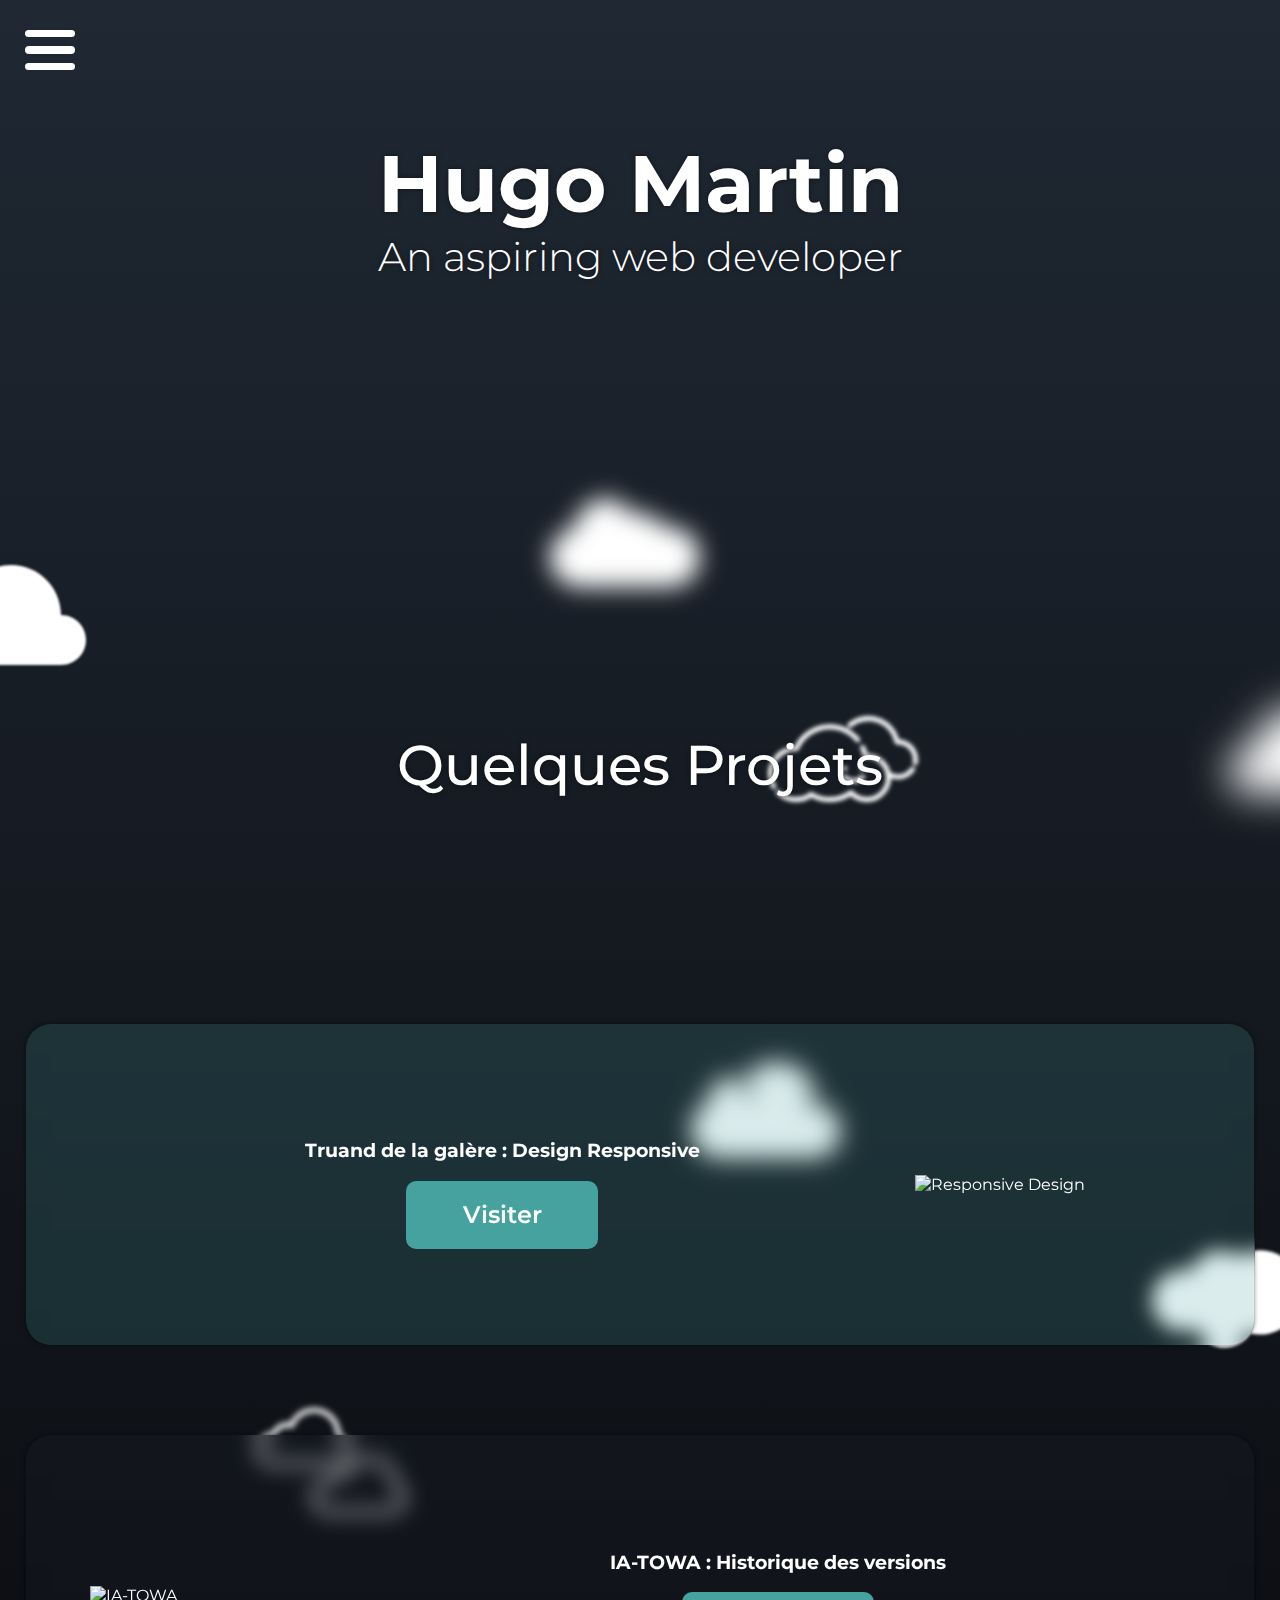
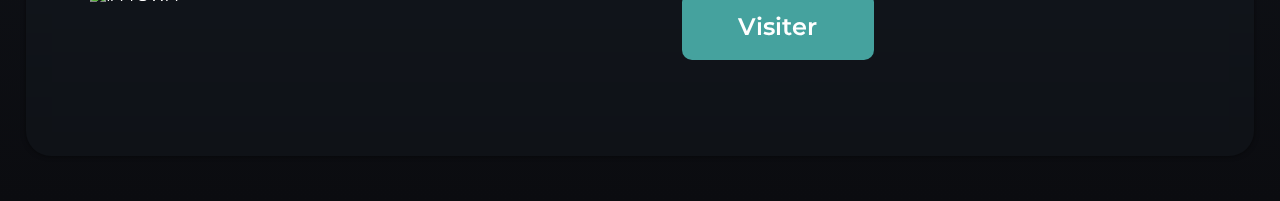
==== index.html @ 136135c1 "Create site fin semestre  2.0" ====
<!DOCTYPE html>
<html lang="en">
  <head>
    <meta charset="UTF-8" />
    <meta name="viewport" content="width=device-width, initial-scale=1.0" />
    <link rel="stylesheet" href="style.css" />
    <title>Accueil</title>
  </head>
  <body>
    <header id="sidebar">
      <img id="logo" src="img/LOGO.svg" alt="logo" />
      <a href="#" id="quit-nav">
        <img
          src="img/chevron-left.svg"
          alt="flèche gauche"
          class="invert-color"
        />
      </a>

      <nav id="main-nav">
        <a class="main-current" href="index.html">Accueil</a>
        <a href="metiers.html">Métiers</a>
        <a href="cv.html">Curriculum Vitae</a>
        <a href="poster.html">Poster</a>
    </nav>
    </header>
    <a href="#sidebar" class="btn" id="open-nav"
      ><div></div>
      <div></div>
      <div></div
    ></a>
    <div id="page">
    <img
      src="img/cloud1.svg"
      alt="cloud1"
      class="clouds invert-color"
      id="cloud1"
    />
    <img src="img/cloud2.svg" alt="cloud2" class="clouds" id="cloud2" />
    <img
      src="img/cloud3.svg"
      alt="cloud3"
      class="clouds invert-color"
      id="cloud3"
    />
    <img
      src="img/cloud4.svg"
      alt="cloud4"
      class="clouds invert-color"
      id="cloud4"
    />
    <img
      src="img/cloud5.svg"
      alt="cloud5"
      class="clouds invert-color"
      id="cloud5"
    />
    <img
      src="img/cloud6.svg"
      alt="cloud6"
      class="clouds invert-color"
      id="cloud6"
    />
    <img
      src="img/cloud7.svg"
      alt="cloud7"
      class="clouds invert-color"
      id="cloud7"
    />

    
        <section id="presentation">
          <h1 class="big-title">Hugo Martin</h1>
          <h2 class="big-subtitle">An aspiring web developer</h2>
    
          <h1 class="medium-title bouncy-infinite">Quelques Projets</h1>
          <div class="projet">
            <div class="projet-content">
              <h3>Truand de la galère : Design Responsive</h3>
              <a href="https://truand-de-la-galere.herokuapp.com" class="btn"
                >Visiter</a
              >
            </div>
    
            <img
              src="https://aprc.it/api/1200x630/https://truand-de-la-galere.herokuapp.com/"
              alt="Responsive Design"
            />
          </div>
          <div class="projet">
            <div class="projet-content">
              <h3>IA-TOWA : Historique des versions</h3>
              <a href="https://ia-towa.herokuapp.com" class="btn">Visiter</a>
            </div>
            <img
              src="https://aprc.it/api/1200x630/https://ia-towa.herokuapp.com/"
              alt="IA-TOWA"
            />
          </div>
        </section>
    </div>
  </body>
</html>
---- style.css ----
/* Police Montserrat */
@import url("https://fonts.googleapis.com/css2?family=Montserrat:ital,wght@0,100;0,200;0,300;0,400;0,500;0,600;0,700;0,800;0,900;1,100;1,200;1,300;1,400;1,500;1,600;1,700;1,800;1,900&display=swap");

/* Animations */
@keyframes rebond-texte {
    0%{
      -webkit-transform: translateY(0);
      transform: translateY(0);
    }
    5%{
      -webkit-transform: translateY(-8px);
      transform: translateY(-8px);
    }
    10%{
      -webkit-transform: translateY(8px);
      transform: translateY(8px);
    }
    15%{
      -webkit-transform: translateY(-8px);
      transform: translateY(-8px);
    }
    20%{
      -webkit-transform: translateY(8px);
      transform: translateY(8px);
    }
    25%{
      -webkit-transform: translateY(0);
      transform: translateY(0);
    }
  }

  @keyframes blurify {
      from {
          filter: blur(0);
      }

      to {
          filter: blur(10px);
      }
  }

  @keyframes stretch-burger {
      0%{
          transform: none;
      }

      75%{
          -webkit-transform: scaleX(1.5);
          transform: scaleX(1.5);
      }

      100%{
          -webkit-transform: scaleX(1.5) scaleY(2);
          transform: scaleX(1.5) scaleY(2);
      }


  }
  
  
:root {
    box-sizing: border-box;
    
    
    --black: #0B0C10;
    --grey: #1F2833;
    --lgrey: #C5C6C7;
    --teal: #66FCF1;
    --secondary: #45a29e;
    --Tblack: rgba(11, 12, 16, 0.5);
    --Tgrey: rgba(31, 40, 51, 0.5);
    --Tlgrey: rgba(197, 198, 199, 0.5);
    --Tteal: rgba(102, 252, 241, 0.5);
    --Tsecondary: rgba(69, 162, 158, 0.5);


    --nav-size: 1.5rem;
    font-family: Montserrat;
    font-size: 1.25vw;
}

ul {
    list-style: none;
    margin: 0;
    padding: 0;
}

a, a:visited {
    color: unset;
    text-decoration: none;
}

.invert-color {
    filter: invert(100%);
}

body {
    background-image: linear-gradient(0deg, var(--black) 0%,var(--grey) 100%);
    color: white;
    margin: 0;
}

.clouds {
    position: absolute;
    width: 150px;
    z-index: -1;
}

#cloud1 {
    left: 20vw;
    top: 154vh;
    filter: blur(3px) invert(100%);
}

#cloud2 {
    left: 60vw;
    top: 76vh;
    filter: blur(2px) invert(100%);
}

#cloud3 {
    left: 43vw;
    top: 52vh;
    filter: blur(12px) invert(100%);
}

#cloud4 {
    left: 90vw;
    top: 136vh;
    filter: blur(1.5px) invert(100%);
}

#cloud5 {
    left: 54vw;
    top: 115vh;
    filter: blur(8px) invert(100%);
}

#cloud6 {
    left: -5vw;
    top: 60vh;
    filter: blur(1px) invert(100%);
}

#cloud7 {
    left: 96vw;
    top: 75vh;
    filter: blur(20px) invert(100%);
}

#open-nav {
    width: 50px;
    height: 50px;
    position: fixed;
    top: 25px;
    left: 25px;
    background-color: unset;

    display: flex;
    flex-flow: column nowrap;
    justify-content: space-around;
    transform-origin: top left;
    z-index: 998;
}


#open-nav div {
    background-color: white;
    height: 7.5px;
    border-radius: 10px;
    width: 100%;
    transition: background-color 0.5s ease-in-out;
}


#open-nav:hover div {
    background-color: var(--secondary);
}

#open-nav img {
    width: 100%;
}

#sidebar {
    height: 100vh;
    width: 25vw;
    position: fixed;
    top: 0;
    z-index: 999;
    display: grid;
    grid-template-columns: 12.5% 75% 12.5%;
    grid-template-rows: 25% 5% 70%;



    background-color: var(--grey);


    transition: left 0.5s ease-out;
}

#sidebar:target {
    left: 0;
} 

#sidebar:target ~ #page {
    animation: blurify 0.5s ease-out forwards;
}

#page {
    position: relative;
    width: 100vw;
    overflow-x: hidden;
}

#sidebar:not(:target) {
    left: -100%;
}

#logo {
    grid-column: 2;
    grid-row: 1;

    height: 60%;
    border-radius: 40%;

    margin: auto;
}

#quit-nav {
    grid-column: span 3;
    grid-row: 2;


    display: flex;
    justify-content: center;
    align-items: center;

    cursor: pointer;

    transition: background-color 0.5s ease-in-out;
}

#quit-nav img {
    height: 120%;
}

#main-nav {
    grid-row: 3;
    grid-column: span 3;

    display: flex;
    flex-flow: column nowrap;
    justify-content: space-evenly;
    align-items: center;
}

#main-nav #nav-steps {
    width: 100%;
    height: 100%;

    

}

#main-nav a {
    width: 100%;
    height: 20%;
    display: flex;
    justify-content: center;
    align-items: center;

    color: white;
    cursor: pointer;
    font-size: var(--nav-size);

    
    transition: background-color 0.5s ease-in-out;
}


#main-nav  a:hover, #quit-nav:hover {
    background-color: var(--secondary);
}

#main-nav .main-current {
    background-color: var(--secondary);
}

.bouncy-infinite {
    animation: rebond-texte 5s ease-in-out infinite;
}







/* Utils */

.btn {
    width: 15vw;
    height: 7.5vh;
    border-radius: 10px;
    
    display: flex;
    align-items: center;
    justify-content: center;

    background-color: var(--secondary);
    font-weight: 600;
    font-size: 1.50rem;
    color: white;
    cursor: pointer;

}

.btn img {
    height: 100%;
}

.big-title {
    font-size: 5rem;
    font-weight: 700;
}

.big-subtitle {
    font-size: 2.5rem;
    font-weight: 300;
}

.medium-title {
    font-size: 3.5rem;
    font-weight: 500;
}



#presentation {
    display: flex;
    flex-flow: row wrap;
    margin-top: 15vh;
}

#presentation .big-title, #presentation .big-subtitle, #presentation .medium-title {
    width: 100%;
    margin: 0;
    text-align: center;
    text-shadow: 0 0 5px rgba(0, 0, 0, 0.5);
}

#presentation .medium-title {
    margin: 50vh 0 20vh 0;
}

.projet {
    height: 30vh;
    width: 100%;
    margin: 5vh 2vw;
    padding: 2% 5%;
    backdrop-filter: blur(10px);
    -webkit-backdrop-filter: blur(10px);
    box-shadow: 0 0 5px rgba(0, 0, 0, 0.5);
    border-radius: 25px;
    display: flex;
    align-items: center;
}

.projet-content {
    display: flex;
    flex-flow: row wrap;
    justify-content: center;
    align-items: center;
    flex-grow: 1;
}

.projet-content>h3 {
    width: 100%;
    text-align: center;
}

.projet img {
    width: 25%;
}
#presentation .projet:nth-child(odd) {
    background-color: rgba(31, 40, 51, 0.2)
}

#presentation .projet:nth-child(odd) .projet-content {
    order: 1;
}

#presentation .projet:nth-child(even) {
    background-color: rgba(69, 162, 158, 0.2);
}





/* Téléphone */
@media screen and (max-width: 480px) { 
    #sidebar {
        width: 100vw;
    }
}















/* PAGE CV */

#CV-header {
    margin: 15vh 0;
    display: flex;
    flex-flow: row wrap;
    justify-content: space-around;
}

#CV-header .big-title {
    width: 100%;
    text-align: center;
}

#CV-container {
    display: grid;
    grid-template-columns: repeat(7, 1fr);
    grid-template-rows: repeat(10, 1fr);
    padding: 0 10%;
    gap: 5px 5px;
    grid-template-areas:
    "bio bio bio bio bio bio pic"
    "edu edu edu edu edu at at"
    "edu edu edu edu edu at at"
    "exp exp exp exp comp comp comp"
    "exp exp exp exp comp comp comp"
    "exp exp exp exp comp comp comp"
    "exp exp exp exp comp comp comp"
    "exp exp exp exp comp comp comp"
    "etc etc etc etc etc etc etc"
    "etc etc etc etc etc etc etc";
}

#CV-photo {
    grid-area: pic;
    
}

#CV-photo img {
    width: 100%;
}

#CV-contact {
    grid-area: at;

    display: flex;
    flex-flow: row wrap;
    justify-content: center;
    align-items: center;
    padding: 1vw 1vw;

    

    background-color: var(--secondary);
    font-size: 0.9rem;
}

#CV-contact * {
    width: 100%;
    text-align: center;
}

#CV-intro {
    grid-area: bio;

    display: flex;
    align-items: center;
    justify-content: center;
    padding: 1vw 1vw;
}

.CV-scolaire {
    display: flex;
    flex-wrap: wrap;
    align-items: center;
    justify-content: center;
    backdrop-filter: blur(5px);
}

#CV-pro {
    grid-area: exp;
    background-color: var(--Tsecondary);
}

#CV-formation {
    grid-area: edu;
    background-color: var(--Tlgrey);
}

#CV-competences {
    grid-area: comp;
    background-color: white;
    display: flex;
    flex-wrap: wrap;
    align-items: center;
}

.competence {
    display: flex;
    flex-flow: column nowrap;
    align-items: center;
    width: 40%;
    margin: 5%;
}

.competence h3 {
    
    text-shadow: 0 0 5px rgba(0, 0, 0, 0.5);
}


.competence#java .loading-bar::after {
    background-color:  #D9752C;
}

.competence#html .loading-bar::after {
    background-color: #E16D3C;
}

.competence#css .loading-bar::after {
    background-color: #559BD2;
}

.competence#javascript .loading-bar::after {
    background-color: #EAC049;
}

.competence#java .loading-bar::after {
    background-color:  #D9752C;
}

.competence#html .loading-bar::after {
    background-color: #E16D3C;
}

.competence#css .loading-bar::after {
    background-color: #559BD2;
}

.competence#javascript .loading-bar::after {
    background-color: #EAC049;
}

.competence#java:hover .loading-bar::after, .competence#javascript:hover .loading-bar::after,
.competence#html:hover .loading-bar::after, .competence#css:hover .loading-bar::after {
    background-color:  var(--lgrey);
}

.competence#java:hover .loading-bar {
    border-color: #D9752C;
} 
.competence#javascript:hover .loading-bar {
    border-color:  #EAC049;
}
.competence#html:hover .loading-bar {
    border-color: #E16D3C;
} 
.competence#css:hover .loading-bar {
    border-color: #559BD2;
}



#CV-autres {
    grid-area: etc;
    background-color: var(--Tteal);
}

#CV-post-bac {
    grid-area: DUT;
    background: var(--Tlgrey);
    color: rgba(0, 0, 0, 0.5);

}

#CV-lycee {
    grid-area: BAC;
    background: var(--Tsecondary);
    color: white;
}
#CV-brevet {
    grid-area: DNB;
    background: var(--Tlgrey);
    color: black;
    text-align: center;
}

#CV-brevet * {
    width: 100%;
}

[class^="icon"] {
    display: flex;
    align-items: center;
}

[class^="icon"]::before {
    margin-right: 1%;
}

[class^="icon"]::after {
    margin-left: 1%;
}


.white-pseudo::before, .white-pseudo::after {
    filter: invert(100%);
}

.icon-phone::before {
    content: url(img/phone.svg);
}

.icon-home::before {
    content: url(img/home.svg);
    display: block;
    height: 2em;
}

.icon-mail::before {
    content: url(img/envelope.svg);
}

/* .icon-diploma::after {
    content: url(img/certificat.svg);
    height: 1em;
    width: 1em;
} */

.loading-bar {
    position: relative;
    border: 1.5vh solid var(--lgrey);
    border-radius: 50px;
    height: 15vh;
    width: 5vh;
    transition: border-color 0.4s ease-in-out;
    box-shadow: 0 0 5px rgba(0, 0, 0, 0.5);
}

.loading-bar::after {
    content: "";
    background-color: var(--lgrey);
    position: absolute;
    border-radius: 50px;
    left: 25%;
    bottom: 10%;
    width: 2.5vh;
    height: calc( 2vh + calc( var(--load) * 10vh));
    transition: background-color 0.4s ease-in-out;
    box-shadow: 0 0 5px rgba(0, 0, 0, 0.5);
}
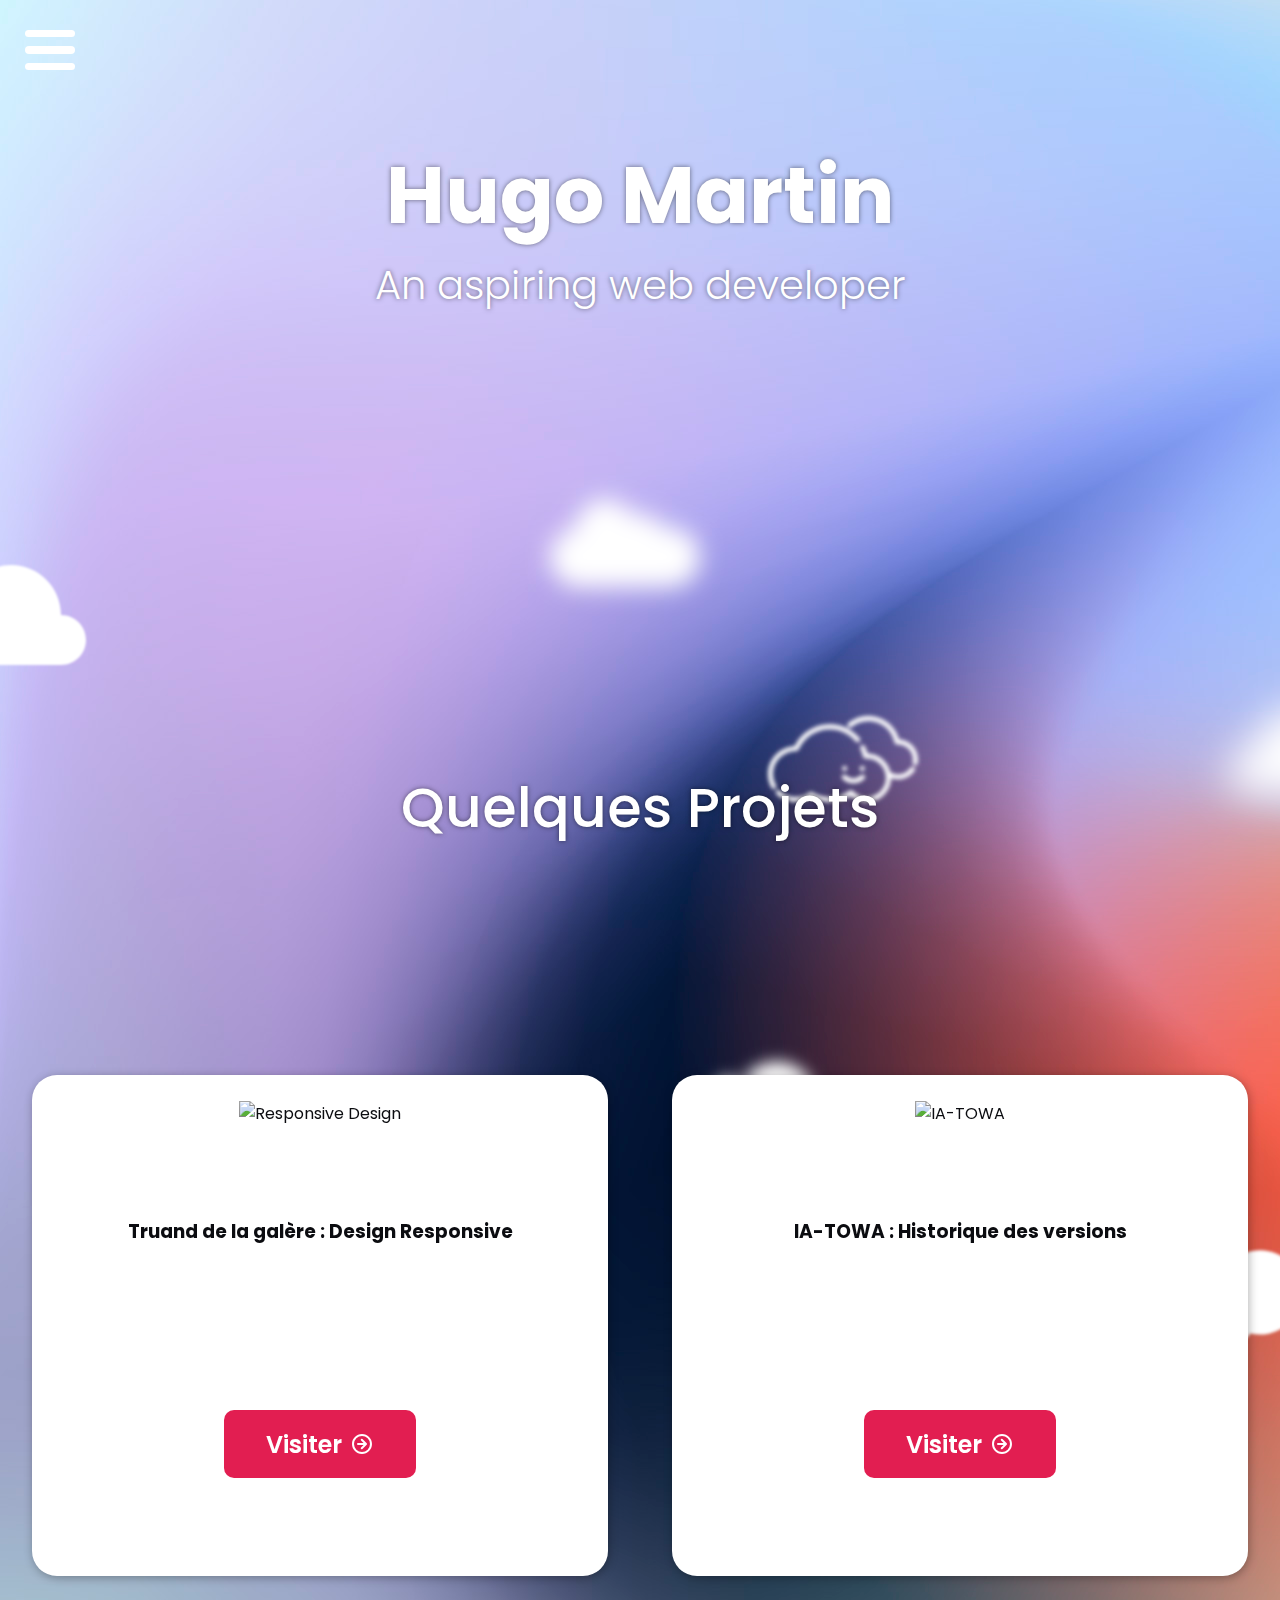
==== commit 68c8da40: "added work experience" ====
--- a/index.html
+++ b/index.html
@@ -22,7 +22,7 @@
         <a href="metiers.html">Métiers</a>
         <a href="cv.html">Curriculum Vitae</a>
         <a href="poster.html">Poster</a>
-    </nav>
+      </nav>
     </header>
     <a href="#sidebar" class="btn" id="open-nav"
       ><div></div>
@@ -30,74 +30,78 @@
       <div></div
     ></a>
     <div id="page">
-    <img
-      src="img/cloud1.svg"
-      alt="cloud1"
-      class="clouds invert-color"
-      id="cloud1"
-    />
-    <img src="img/cloud2.svg" alt="cloud2" class="clouds" id="cloud2" />
-    <img
-      src="img/cloud3.svg"
-      alt="cloud3"
-      class="clouds invert-color"
-      id="cloud3"
-    />
-    <img
-      src="img/cloud4.svg"
-      alt="cloud4"
-      class="clouds invert-color"
-      id="cloud4"
-    />
-    <img
-      src="img/cloud5.svg"
-      alt="cloud5"
-      class="clouds invert-color"
-      id="cloud5"
-    />
-    <img
-      src="img/cloud6.svg"
-      alt="cloud6"
-      class="clouds invert-color"
-      id="cloud6"
-    />
-    <img
-      src="img/cloud7.svg"
-      alt="cloud7"
-      class="clouds invert-color"
-      id="cloud7"
-    />
+      <img
+        src="img/cloud1.svg"
+        alt="cloud1"
+        class="clouds invert-color"
+        id="cloud1"
+      />
+      <img src="img/cloud2.svg" alt="cloud2" class="clouds" id="cloud2" />
+      <img
+        src="img/cloud3.svg"
+        alt="cloud3"
+        class="clouds invert-color"
+        id="cloud3"
+      />
+      <img
+        src="img/cloud4.svg"
+        alt="cloud4"
+        class="clouds invert-color"
+        id="cloud4"
+      />
+      <img
+        src="img/cloud5.svg"
+        alt="cloud5"
+        class="clouds invert-color"
+        id="cloud5"
+      />
+      <img
+        src="img/cloud6.svg"
+        alt="cloud6"
+        class="clouds invert-color"
+        id="cloud6"
+      />
+      <img
+        src="img/cloud7.svg"
+        alt="cloud7"
+        class="clouds invert-color"
+        id="cloud7"
+      />
 
-    
-        <section id="presentation">
-          <h1 class="big-title">Hugo Martin</h1>
-          <h2 class="big-subtitle">An aspiring web developer</h2>
-    
-          <h1 class="medium-title bouncy-infinite">Quelques Projets</h1>
+      <section id="presentation">
+        <h1 class="big-title">Hugo Martin</h1>
+        <h2 class="big-subtitle">An aspiring web developer</h2>
+
+        <h1 class="medium-title bouncy-infinite">Quelques Projets</h1>
+        <section id="projets">
           <div class="projet">
-            <div class="projet-content">
-              <h3>Truand de la galère : Design Responsive</h3>
-              <a href="https://truand-de-la-galere.herokuapp.com" class="btn"
-                >Visiter</a
-              >
-            </div>
-    
             <img
               src="https://aprc.it/api/1200x630/https://truand-de-la-galere.herokuapp.com/"
               alt="Responsive Design"
             />
+            <div class="projet-content">
+              <h3>Truand de la galère : Design Responsive</h3>
+              <a href="https://truand-de-la-galere.herokuapp.com" class="btn visiter"
+                >Visiter</a
+              >
+            </div>
+
+            
           </div>
+
           <div class="projet">
-            <div class="projet-content">
-              <h3>IA-TOWA : Historique des versions</h3>
-              <a href="https://ia-towa.herokuapp.com" class="btn">Visiter</a>
-            </div>
             <img
               src="https://aprc.it/api/1200x630/https://ia-towa.herokuapp.com/"
               alt="IA-TOWA"
             />
+            <div class="projet-content">
+              <h3>IA-TOWA : Historique des versions</h3>
+              <a href="https://ia-towa.herokuapp.com" class="btn visiter">Visiter</a>
+            </div>
+            
           </div>
         </section>
+      </section>
     </div>
   </body>
 </html>
--- a/style.css
+++ b/style.css
@@ -1,6 +1,7 @@
 /* Police Montserrat */
 @import url("https://fonts.googleapis.com/css2?family=Montserrat:ital,wght@0,100;0,200;0,300;0,400;0,500;0,600;0,700;0,800;0,900;1,100;1,200;1,300;1,400;1,500;1,600;1,700;1,800;1,900&display=swap");
-
+/* Police Poppins */
+@import url('https://fonts.googleapis.com/css2?family=Poppins:ital,wght@0,100;0,200;0,300;0,400;0,500;0,600;0,700;0,800;0,900;1,100;1,200;1,300;1,400;1,500;1,600;1,700;1,800;1,900&display=swap');
 /* Animations */
 @keyframes rebond-texte {
     0%{
@@ -75,7 +76,7 @@
 
 
     --nav-size: 1.5rem;
-    font-family: Montserrat;
+    font-family: Poppins;
     font-size: 1.25vw;
 }
 
@@ -96,8 +97,10 @@
 
 body {
     background-image: linear-gradient(0deg, var(--black) 0%,var(--grey) 100%);
+    background-image: url(img/bg-image.jpg);
     color: white;
     margin: 0;
+    font-size: 1.25vw;
 }
 
 .clouds {
@@ -194,6 +197,7 @@
 
 
     background-color: var(--grey);
+    background-image: url(img/nav-bg-image.jpg);
 
 
     transition: left 0.5s ease-out;
@@ -201,6 +205,7 @@
 
 #sidebar:target {
     left: 0;
+    box-shadow: 0 0 10px rgba(0, 0, 0, 0.5);
 } 
 
 #sidebar:target ~ #page {
@@ -308,16 +313,31 @@
     align-items: center;
     justify-content: center;
 
-    background-color: var(--secondary);
+    background-color: #e21e51;
     font-weight: 600;
     font-size: 1.50rem;
-    color: white;
+    
     cursor: pointer;
-
+    transition: all 0.35s ease-in-out;
+}
+
+.btn:hover {
+    background-color: #4d40ff;
+    box-shadow: 3px 12px 20px rgba(0, 0, 0, 0.1);
 }
 
 .btn img {
     height: 100%;
+}
+
+.btn.visiter::after {
+    content: "";
+    background-image: url(img/arrow-circle-right.svg);
+    filter: invert(100%);
+    height: 1em;
+    width: 1em;
+    background-size: contain;
+    margin-left: 0.3em;
 }
 
 .big-title {
@@ -354,17 +374,27 @@
     margin: 50vh 0 20vh 0;
 }
 
+#projets {
+    width: 100%;
+    display: flex;
+    flex-flow: row wrap;
+    justify-content: space-around;
+}
+
 .projet {
-    height: 30vh;
-    width: 100%;
+    height: 50vh;
+    width: 35%;
     margin: 5vh 2vw;
     padding: 2% 5%;
     backdrop-filter: blur(10px);
     -webkit-backdrop-filter: blur(10px);
-    box-shadow: 0 0 5px rgba(0, 0, 0, 0.5);
+    box-shadow: 1px 2px 10px rgba(0, 0, 0, 0.3);
     border-radius: 25px;
     display: flex;
-    align-items: center;
+    flex-flow: column nowrap;
+    align-items: center;
+    background-color: white;
+    color: var(--black);
 }
 
 .projet-content {
@@ -375,25 +405,20 @@
     flex-grow: 1;
 }
 
+.projet .btn {
+    color: white;
+}
+
 .projet-content>h3 {
     width: 100%;
     text-align: center;
 }
 
 .projet img {
-    width: 25%;
-}
-#presentation .projet:nth-child(odd) {
-    background-color: rgba(31, 40, 51, 0.2)
-}
-
-#presentation .projet:nth-child(odd) .projet-content {
-    order: 1;
-}
-
-#presentation .projet:nth-child(even) {
-    background-color: rgba(69, 162, 158, 0.2);
-}
+    max-width: 80%;
+    max-height: 50%;
+}
+
 
 
 
@@ -438,8 +463,12 @@
     display: grid;
     grid-template-columns: repeat(7, 1fr);
     grid-template-rows: repeat(10, 1fr);
-    padding: 0 10%;
+    width: 80vw;
+    margin: 2% auto;
+    padding: 1%;
+    border-radius: 10px;
     gap: 5px 5px;
+    box-shadow: 1px 2px 10px rgba(0, 0, 0, 0.3);
     grid-template-areas:
     "bio bio bio bio bio bio pic"
     "edu edu edu edu edu at at"
@@ -451,6 +480,8 @@
     "exp exp exp exp comp comp comp"
     "etc etc etc etc etc etc etc"
     "etc etc etc etc etc etc etc";
+    background: rgba(255, 255, 255, 0.9);
+    color: var(--black);
 }
 
 #CV-photo {
@@ -473,13 +504,12 @@
 
     
 
-    background-color: var(--secondary);
+    
     font-size: 0.9rem;
 }
 
 #CV-contact * {
     width: 100%;
-    text-align: center;
 }
 
 #CV-intro {
@@ -501,17 +531,30 @@
 
 #CV-pro {
     grid-area: exp;
-    background-color: var(--Tsecondary);
 }
 
 #CV-formation {
     grid-area: edu;
-    background-color: var(--Tlgrey);
+}
+
+.echelon-formation {
+    display: flex;
+    flex-wrap: wrap;
+    
+}
+
+.echelon-formation * {
+    width: 100%;
+    margin: 0.125em;
+    text-align: center;
+}
+
+.echelon-formation#DUT {
+    filter: opacity(45%)
 }
 
 #CV-competences {
     grid-area: comp;
-    background-color: white;
     display: flex;
     flex-wrap: wrap;
     align-items: center;
@@ -526,7 +569,7 @@
 }
 
 .competence h3 {
-    
+    transition: color 0.4s ease-in-out;
     text-shadow: 0 0 5px rgba(0, 0, 0, 0.5);
 }
 
@@ -568,48 +611,29 @@
     background-color:  var(--lgrey);
 }
 
-.competence#java:hover .loading-bar {
+.competence#java:hover .loading-bar, .competence#java:hover h3 {
     border-color: #D9752C;
+    color: #D9752C;
 } 
-.competence#javascript:hover .loading-bar {
+.competence#javascript:hover .loading-bar, .competence#javascript:hover h3 {
     border-color:  #EAC049;
-}
-.competence#html:hover .loading-bar {
+    color:  #EAC049;
+}
+.competence#html:hover .loading-bar, .competence#html:hover h3 {
     border-color: #E16D3C;
+    color: #E16D3C;
 } 
-.competence#css:hover .loading-bar {
+.competence#css:hover .loading-bar, .competence#css:hover h3 {
     border-color: #559BD2;
+    color: #559BD2;
 }
 
 
 
 #CV-autres {
     grid-area: etc;
-    background-color: var(--Tteal);
-}
-
-#CV-post-bac {
-    grid-area: DUT;
-    background: var(--Tlgrey);
-    color: rgba(0, 0, 0, 0.5);
-
-}
-
-#CV-lycee {
-    grid-area: BAC;
-    background: var(--Tsecondary);
-    color: white;
-}
-#CV-brevet {
-    grid-area: DNB;
-    background: var(--Tlgrey);
-    color: black;
-    text-align: center;
-}
-
-#CV-brevet * {
-    width: 100%;
-}
+}
+
 
 [class^="icon"] {
     display: flex;
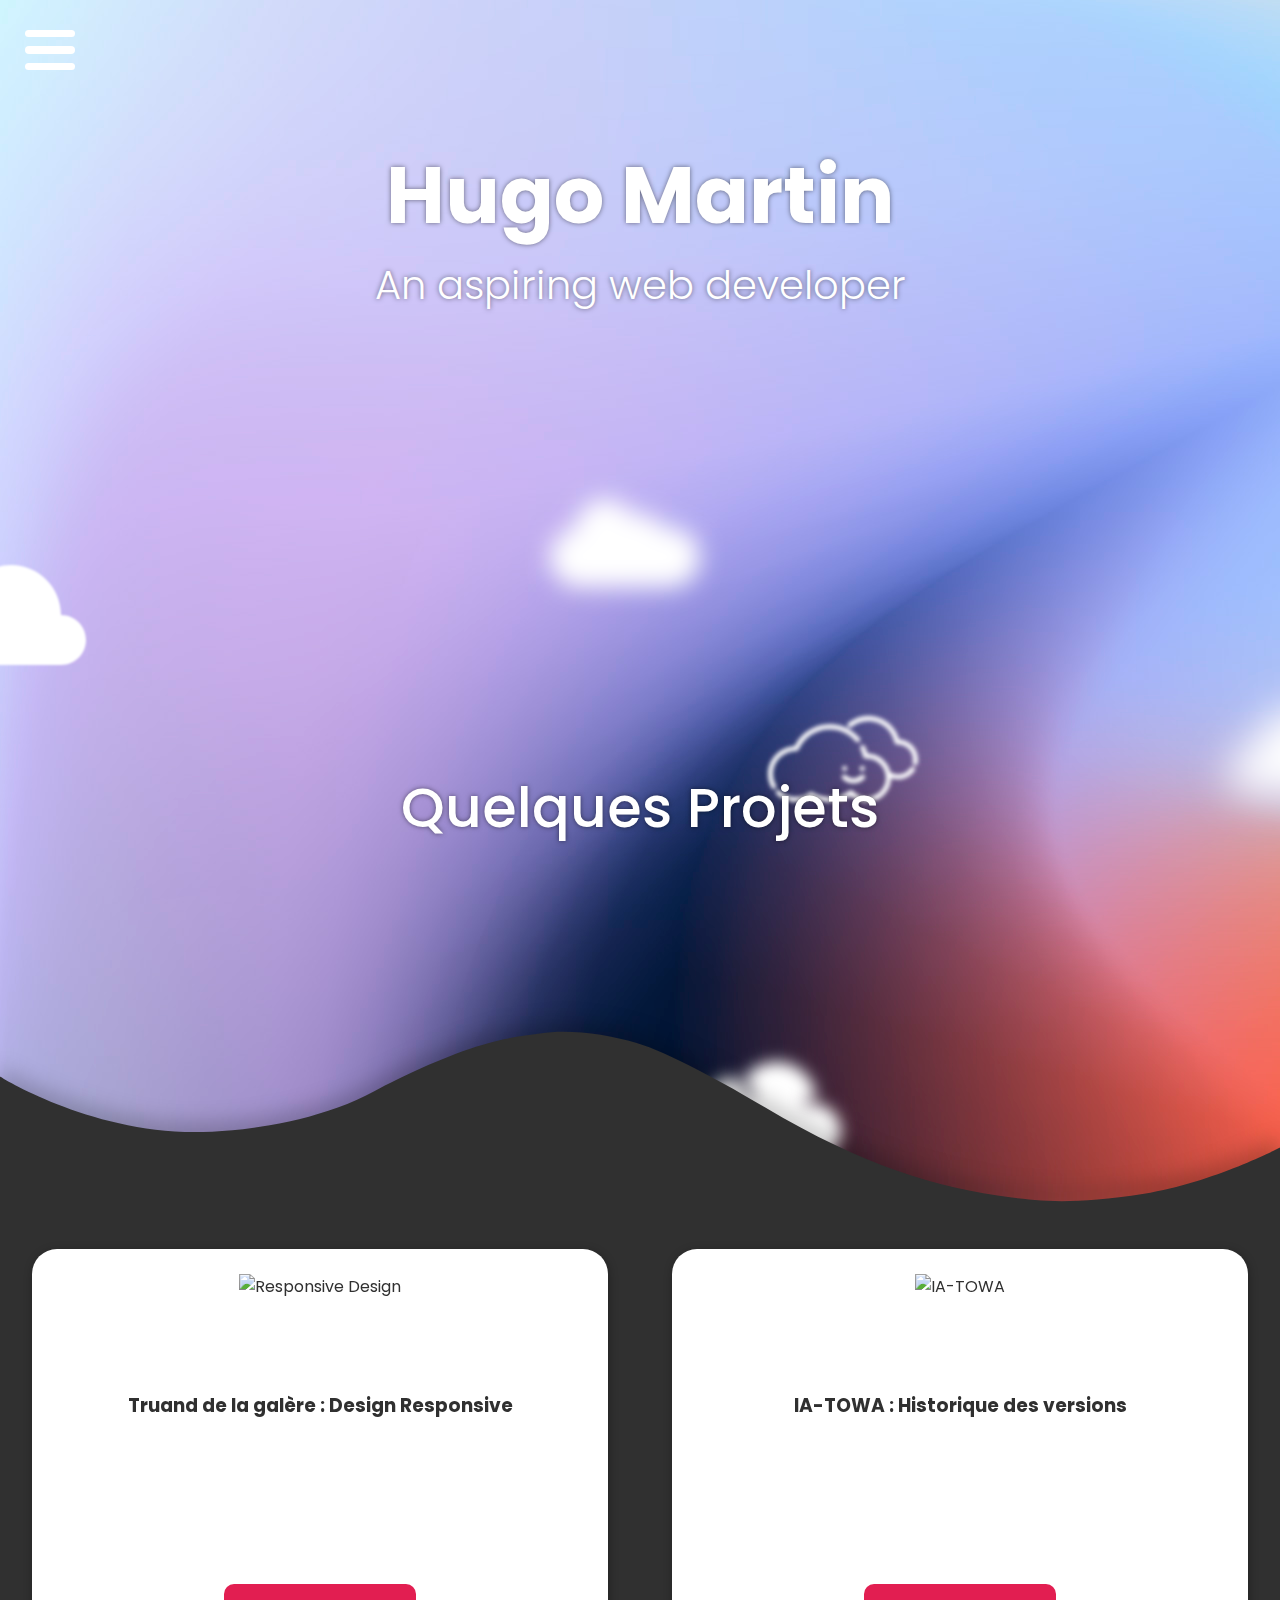
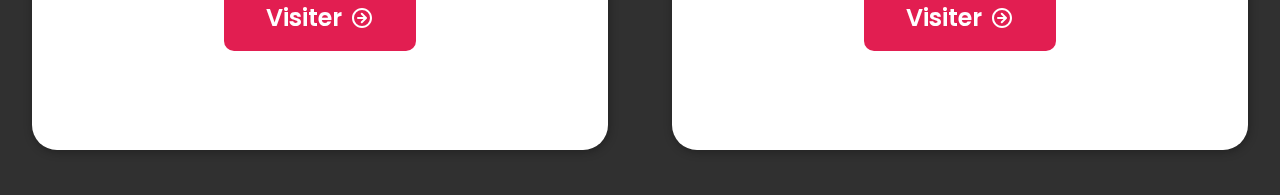
==== commit f1096b89: "updated" ====
--- a/index.html
+++ b/index.html
@@ -73,6 +73,11 @@
         <h2 class="big-subtitle">An aspiring web developer</h2>
 
         <h1 class="medium-title bouncy-infinite">Quelques Projets</h1>
+        <svg xmlns="http://www.w3.org/2000/svg" viewBox="0 0 1000 100" preserveAspectRatio="none">
+          <path class="vague" d="M790.5,93.1c-59.3-5.3-116.8-18-192.6-50c-29.6-12.7-76.9-31-100.5-35.9c-23.6-4.9-52.6-7.8-75.5-5.3
+          c-10.2,1.1-22.6,1.4-50.1,7.4c-27.2,6.3-58.2,16.6-79.4,24.7c-41.3,15.9-94.9,21.9-134,22.6C72,58.2,0,25.8,0,25.8V100h1000V65.3
+          c0,0-51.5,19.4-106.2,25.7C839.5,97,814.1,95.2,790.5,93.1z"></path>
+        </svg>
         <section id="projets">
           <div class="projet">
             <img
--- a/style.css
+++ b/style.css
@@ -101,6 +101,7 @@
     color: white;
     margin: 0;
     font-size: 1.25vw;
+    -webkit-print-color-adjust: exact !important;
 }
 
 .clouds {
@@ -296,8 +297,21 @@
     animation: rebond-texte 5s ease-in-out infinite;
 }
 
-
-
+svg {
+    width: 150vw;
+    height: 20vh;
+    margin-bottom: -0.5%;
+    z-index: -1;
+    filter: drop-shadow(0 -10px 10px rgba(0,0,0,0.2));
+}
+.vague {
+    fill: #303030;
+}
+
+#CV-wrapper {
+    background-color: #303030;
+    padding: 2% 0;
+}
 
 
 
@@ -379,6 +393,7 @@
     display: flex;
     flex-flow: row wrap;
     justify-content: space-around;
+    background-color: #303030;
 }
 
 .projet {
@@ -394,7 +409,7 @@
     flex-flow: column nowrap;
     align-items: center;
     background-color: white;
-    color: var(--black);
+    color: #303030;
 }
 
 .projet-content {
@@ -464,24 +479,28 @@
     grid-template-columns: repeat(7, 1fr);
     grid-template-rows: repeat(10, 1fr);
     width: 80vw;
-    margin: 2% auto;
+    margin: auto;
     padding: 1%;
     border-radius: 10px;
     gap: 5px 5px;
-    box-shadow: 1px 2px 10px rgba(0, 0, 0, 0.3);
+    box-shadow: 10px 10px 10px rgba(0, 0, 0, 0.2),
+                -10px -10px 10px rgba(0, 0, 0, 0.2);
     grid-template-areas:
     "bio bio bio bio bio bio pic"
     "edu edu edu edu edu at at"
     "edu edu edu edu edu at at"
-    "exp exp exp exp comp comp comp"
-    "exp exp exp exp comp comp comp"
-    "exp exp exp exp comp comp comp"
-    "exp exp exp exp comp comp comp"
-    "exp exp exp exp comp comp comp"
+    "exp exp exp exp exp comp comp"
+    "exp exp exp exp exp comp comp"
+    "exp exp exp exp exp comp comp"
+    "exp exp exp exp exp comp comp"
+    "exp exp exp exp exp .    ."
     "etc etc etc etc etc etc etc"
     "etc etc etc etc etc etc etc";
     background: rgba(255, 255, 255, 0.9);
-    color: var(--black);
+}
+
+#CV-container * {
+    color: #303030;
 }
 
 #CV-photo {
@@ -531,19 +550,25 @@
 
 #CV-pro {
     grid-area: exp;
+    display: flex;
+    flex-flow: column;
+    align-items: center;
 }
 
 #CV-formation {
     grid-area: edu;
-}
-
-.echelon-formation {
+    display: flex;
+    flex-flow: column;
+    align-items: center;
+}
+
+.echelon-formation, .exp-pro {
     display: flex;
     flex-wrap: wrap;
     
 }
 
-.echelon-formation * {
+.echelon-formation *, .exp-pro * {
     width: 100%;
     margin: 0.125em;
     text-align: center;
@@ -675,10 +700,10 @@
 
 .loading-bar {
     position: relative;
-    border: 1.5vh solid var(--lgrey);
+    border: 0.9vw solid var(--lgrey);
     border-radius: 50px;
-    height: 15vh;
-    width: 5vh;
+    height: 9vw;
+    width: 3vw;
     transition: border-color 0.4s ease-in-out;
     box-shadow: 0 0 5px rgba(0, 0, 0, 0.5);
 }
@@ -690,9 +715,97 @@
     border-radius: 50px;
     left: 25%;
     bottom: 10%;
-    width: 2.5vh;
-    height: calc( 2vh + calc( var(--load) * 10vh));
+    width: 1.5vw;
+    height: calc( 1.2vw + calc( var(--load) * 6vw));
     transition: background-color 0.4s ease-in-out;
     box-shadow: 0 0 5px rgba(0, 0, 0, 0.5);
 }
 
+#dl-poster {
+    position: relative;
+    display: block;
+    margin: auto;
+    width: 80vw;
+    margin-top: 50vh;
+    cursor: pointer;
+}
+
+#dl-poster:hover img {
+    transform: scale(1.05);
+    filter: brightness(25%);
+    cursor: pointer;
+
+}
+
+#dl-poster::after, #dl-poster::before {
+    content: 'Cliquez pour télécharger (PDF)';
+    position: absolute;
+    top: 25%;
+    left: 0;
+    font-size: 4rem;
+    font-weight: 800;
+    width: 100%;
+    z-index: 10;
+    text-align: center;
+    opacity: 0;
+    transition: all 0.5s ease-in-out;
+    transform: scale(0.95);
+    cursor: pointer;
+    
+}
+
+#dl-poster::before {
+    top: unset;
+    bottom: 25%;
+}
+
+#dl-poster:hover::before, #dl-poster:hover::after {
+    opacity: 1;
+    transform: scale(1);
+}
+
+#poster {
+    width: 80vw;
+    margin: auto;
+    transition: all 0.5s ease-in-out;
+    cursor: pointer;
+}
+
+@media screen and (max-width:600px) {
+    #poster, #dl-poster {
+        width: 100vw;
+    }
+}
+
+#page-pro {
+    background-color: #303030;
+}
+
+#page-pro>article {
+    display: flex;
+    flex-wrap: wrap;
+    justify-content:center;
+}
+
+#questionnaire {
+    flex-direction: column;
+    align-items: center;
+}
+
+#questionnaire>p {
+    background-color: #3f3f3f;
+    padding: 0.45em;
+    margin: 0 5vw;
+    border-radius: 25px;
+    width: 40vw;
+    text-align: justify;
+    text-justify: distribute;
+}
+.Q-question {
+    align-self: flex-end;
+}
+
+.Q-reponse {
+    align-self: flex-start;
+}
+
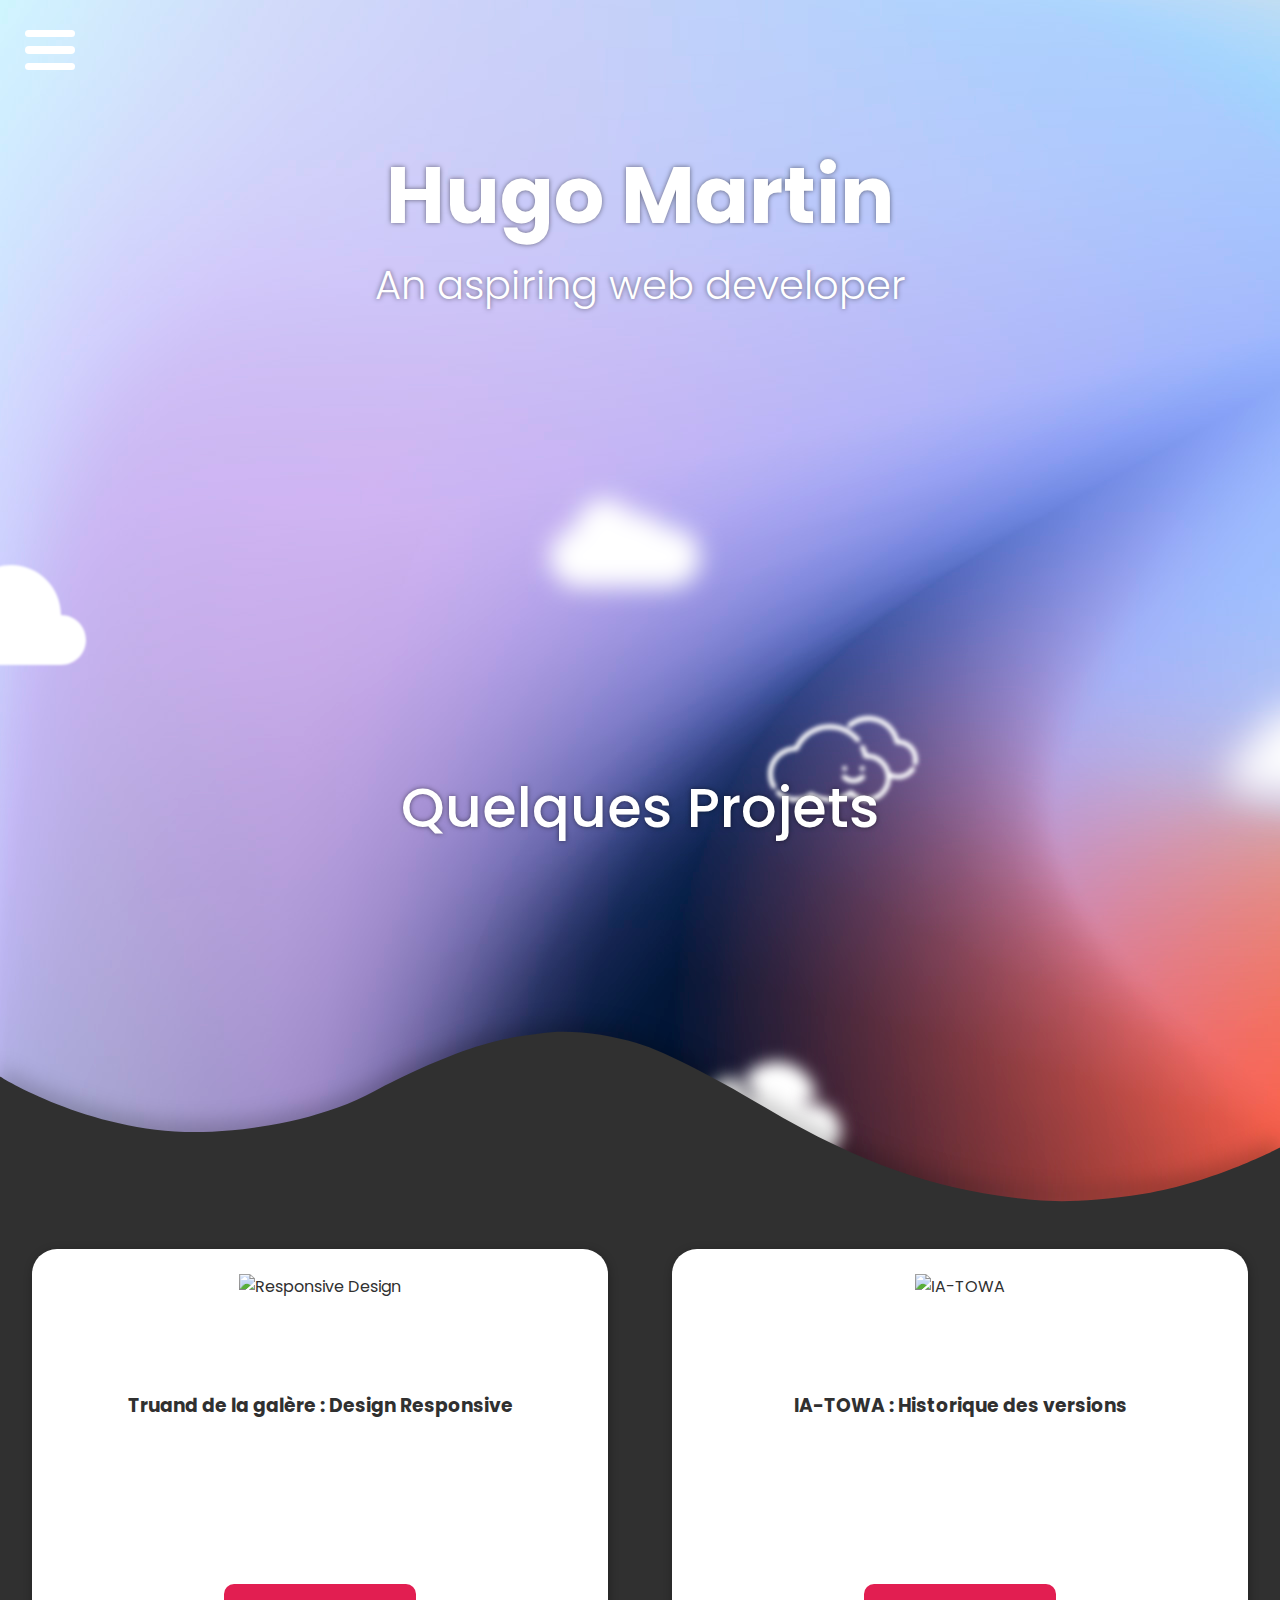
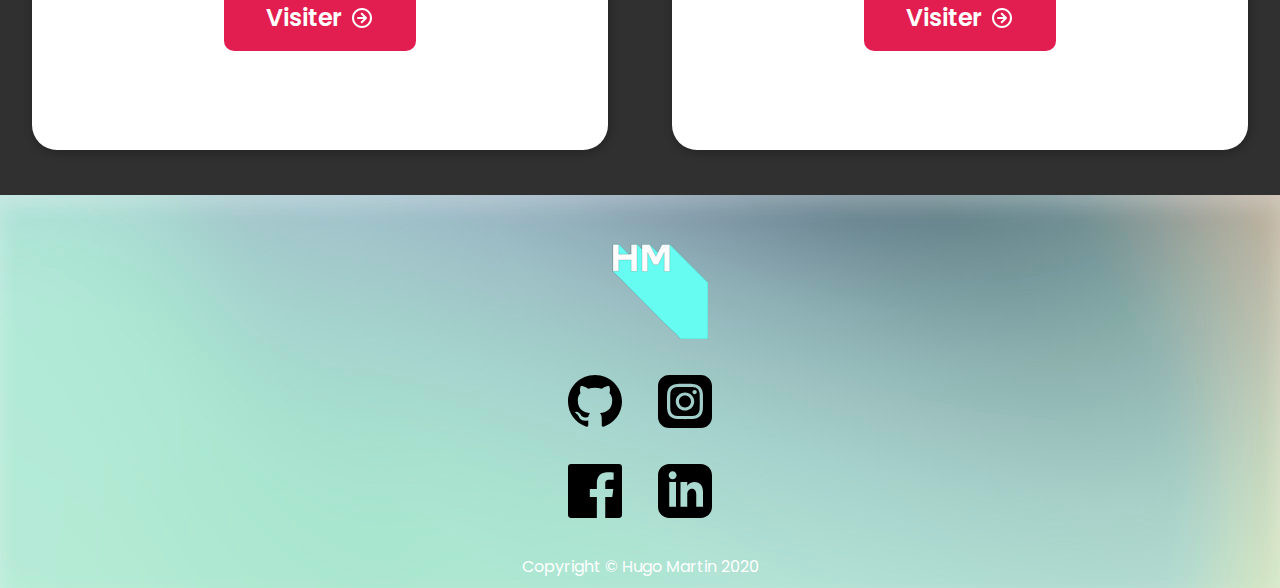
==== commit 0608f403: "vite !!" ====
--- a/index.html
+++ b/index.html
@@ -19,7 +19,7 @@
 
       <nav id="main-nav">
         <a class="main-current" href="index.html">Accueil</a>
-        <a href="metiers.html">Métiers</a>
+        <a href="metiers.html">Professionnel</a>
         <a href="cv.html">Curriculum Vitae</a>
         <a href="poster.html">Poster</a>
       </nav>
@@ -107,6 +107,44 @@
           </div>
         </section>
       </section>
+      <footer>
+        <img src="img/LOGO.svg" alt="Logo" id="footer-logo">
+        <section id="social-icons">
+          <a href="" class="sliding-icon" id="github-icon-footer">
+            <div class="transparent-social">
+              <img src="img/github.svg" alt="">
+            </div>
+            <div class="colored-social">
+              <img src="img/github.svg" alt="">
+            </div>
+          </a>
+          <a href="" class="sliding-icon" id="instagram-icon-footer">
+            <div class="transparent-social">
+              <img src="img/instagram.svg" alt="">
+            </div>
+            <div class="colored-social">
+              <img src="img/instagram.svg" alt="">
+            </div>
+          </a>
+          <a href="" class="sliding-icon" id="facebook-icon-footer">
+            <div class="transparent-social">
+              <img src="img/facebook.svg" alt="">
+            </div>
+            <div class="colored-social">
+              <img src="img/facebook.svg" alt="">
+            </div>
+          </a>
+          <a href="" class="sliding-icon" id="linkedin-icon-footer">
+            <div class="transparent-social">
+              <img src="img/linkedin.svg" alt="">
+            </div>
+            <div class="colored-social">
+              <img src="img/linkedin.svg" alt="">
+            </div>
+          </a>
+        </section>
+        <p>Copyright © Hugo Martin 2020</p>
+      </footer>
     </div>
   </body>
 </html>
--- a/style.css
+++ b/style.css
@@ -1,811 +1,959 @@
-/* Police Montserrat */
-@import url("https://fonts.googleapis.com/css2?family=Montserrat:ital,wght@0,100;0,200;0,300;0,400;0,500;0,600;0,700;0,800;0,900;1,100;1,200;1,300;1,400;1,500;1,600;1,700;1,800;1,900&display=swap");
-/* Police Poppins */
-@import url('https://fonts.googleapis.com/css2?family=Poppins:ital,wght@0,100;0,200;0,300;0,400;0,500;0,600;0,700;0,800;0,900;1,100;1,200;1,300;1,400;1,500;1,600;1,700;1,800;1,900&display=swap');
-/* Animations */
+@import "https://fonts.googleapis.com/css2?family=Montserrat:ital,wght@0,100;0,200;0,300;0,400;0,500;0,600;0,700;0,800;0,900;1,100;1,200;1,300;1,400;1,500;1,600;1,700;1,800;1,900&display=swap";
+
+@import "https://fonts.googleapis.com/css2?family=Poppins:ital,wght@0,100;0,200;0,300;0,400;0,500;0,600;0,700;0,800;0,900;1,100;1,200;1,300;1,400;1,500;1,600;1,700;1,800;1,900&display=swap";
+
 @keyframes rebond-texte {
-    0%{
-      -webkit-transform: translateY(0);
-      transform: translateY(0);
-    }
-    5%{
-      -webkit-transform: translateY(-8px);
-      transform: translateY(-8px);
-    }
-    10%{
-      -webkit-transform: translateY(8px);
-      transform: translateY(8px);
-    }
-    15%{
-      -webkit-transform: translateY(-8px);
-      transform: translateY(-8px);
-    }
-    20%{
-      -webkit-transform: translateY(8px);
-      transform: translateY(8px);
-    }
-    25%{
-      -webkit-transform: translateY(0);
-      transform: translateY(0);
-    }
-  }
-
-  @keyframes blurify {
-      from {
-          filter: blur(0);
-      }
-
-      to {
-          filter: blur(10px);
-      }
-  }
-
-  @keyframes stretch-burger {
-      0%{
-          transform: none;
-      }
-
-      75%{
-          -webkit-transform: scaleX(1.5);
-          transform: scaleX(1.5);
-      }
-
-      100%{
-          -webkit-transform: scaleX(1.5) scaleY(2);
-          transform: scaleX(1.5) scaleY(2);
-      }
-
-
-  }
-  
-  
+0%,25% {
+-webkit-transform:translateY(0);
+transform:translateY(0);
+}
+
+5%,15% {
+-webkit-transform:translateY(-8px);
+transform:translateY(-8px);
+}
+
+10%,20% {
+-webkit-transform:translateY(8px);
+transform:translateY(8px);
+}
+}
+
+@keyframes blurify {
+from {
+filter:blur(0);
+}
+
+to {
+filter:blur(10px);
+}
+}
+
+@keyframes stretch-burger {
+0% {
+transform:none;
+}
+
+75% {
+-webkit-transform:scaleX(1.5);
+transform:scaleX(1.5);
+}
+
+100% {
+-webkit-transform:scaleX(1.5) scaleY(2);
+transform:scaleX(1.5) scaleY(2);
+}
+}
+
 :root {
-    box-sizing: border-box;
-    
-    
-    --black: #0B0C10;
-    --grey: #1F2833;
-    --lgrey: #C5C6C7;
-    --teal: #66FCF1;
-    --secondary: #45a29e;
-    --Tblack: rgba(11, 12, 16, 0.5);
-    --Tgrey: rgba(31, 40, 51, 0.5);
-    --Tlgrey: rgba(197, 198, 199, 0.5);
-    --Tteal: rgba(102, 252, 241, 0.5);
-    --Tsecondary: rgba(69, 162, 158, 0.5);
-
-
-    --nav-size: 1.5rem;
-    font-family: Poppins;
-    font-size: 1.25vw;
+box-sizing:border-box;
+--black:#0B0C10;
+--grey:#1F2833;
+--lgrey:#C5C6C7;
+--teal:#66FCF1;
+--secondary:#45a29e;
+--tblack:rgba(11,12,16,0.5);
+--tgrey:rgba(31,40,51,0.5);
+--tlgrey:rgba(197,198,199,0.5);
+--tteal:rgba(102,252,241,0.5);
+--tsecondary:rgba(69,162,158,0.5);
+--nav-size:1.5rem;
+font-family:Poppins;
+font-size:1.25vw;
 }
 
 ul {
-    list-style: none;
-    margin: 0;
-    padding: 0;
-}
-
-a, a:visited {
-    color: unset;
-    text-decoration: none;
+list-style:none;
+margin:0;
+padding:0;
+}
+
+a,a:visited {
+color:unset;
+text-decoration:none;
 }
 
 .invert-color {
-    filter: invert(100%);
+filter:invert(100%);
 }
 
 body {
-    background-image: linear-gradient(0deg, var(--black) 0%,var(--grey) 100%);
-    background-image: url(img/bg-image.jpg);
-    color: white;
-    margin: 0;
-    font-size: 1.25vw;
-    -webkit-print-color-adjust: exact !important;
+background-image:url(img/bg-image.jpg);
+color:#fff;
+margin:0;
+font-size:1.25vw;
+-webkit-print-color-adjust:exact!important;
 }
 
 .clouds {
-    position: absolute;
-    width: 150px;
-    z-index: -1;
+position:absolute;
+width:150px;
+z-index:-1;
 }
 
 #cloud1 {
-    left: 20vw;
-    top: 154vh;
-    filter: blur(3px) invert(100%);
+left:20vw;
+top:154vh;
+filter:blur(3px) invert(100%);
 }
 
 #cloud2 {
-    left: 60vw;
-    top: 76vh;
-    filter: blur(2px) invert(100%);
+left:60vw;
+top:76vh;
+filter:blur(2px) invert(100%);
 }
 
 #cloud3 {
-    left: 43vw;
-    top: 52vh;
-    filter: blur(12px) invert(100%);
+left:43vw;
+top:52vh;
+filter:blur(12px) invert(100%);
 }
 
 #cloud4 {
-    left: 90vw;
-    top: 136vh;
-    filter: blur(1.5px) invert(100%);
+left:90vw;
+top:136vh;
+filter:blur(1.5px) invert(100%);
 }
 
 #cloud5 {
-    left: 54vw;
-    top: 115vh;
-    filter: blur(8px) invert(100%);
+left:54vw;
+top:115vh;
+filter:blur(8px) invert(100%);
 }
 
 #cloud6 {
-    left: -5vw;
-    top: 60vh;
-    filter: blur(1px) invert(100%);
+left:-5vw;
+top:60vh;
+filter:blur(1px) invert(100%);
 }
 
 #cloud7 {
-    left: 96vw;
-    top: 75vh;
-    filter: blur(20px) invert(100%);
+left:96vw;
+top:75vh;
+filter:blur(20px) invert(100%);
 }
 
 #open-nav {
-    width: 50px;
-    height: 50px;
-    position: fixed;
-    top: 25px;
-    left: 25px;
-    background-color: unset;
-
-    display: flex;
-    flex-flow: column nowrap;
-    justify-content: space-around;
-    transform-origin: top left;
-    z-index: 998;
-}
-
+width:50px;
+height:50px;
+position:fixed;
+top:25px;
+left:25px;
+background-color:unset;
+display:flex;
+flex-flow:column nowrap;
+justify-content:space-around;
+transform-origin:top left;
+z-index:998;
+}
 
 #open-nav div {
-    background-color: white;
-    height: 7.5px;
-    border-radius: 10px;
-    width: 100%;
-    transition: background-color 0.5s ease-in-out;
-}
-
-
-#open-nav:hover div {
-    background-color: var(--secondary);
+background-color:#fff;
+height:7.5px;
+border-radius:10px;
+width:100%;
+transition:background-color .5s ease-in-out;
 }
 
 #open-nav img {
-    width: 100%;
+width:100%;
 }
 
 #sidebar {
-    height: 100vh;
-    width: 25vw;
-    position: fixed;
-    top: 0;
-    z-index: 999;
-    display: grid;
-    grid-template-columns: 12.5% 75% 12.5%;
-    grid-template-rows: 25% 5% 70%;
-
-
-
-    background-color: var(--grey);
-    background-image: url(img/nav-bg-image.jpg);
-
-
-    transition: left 0.5s ease-out;
+height:100vh;
+width:25vw;
+position:fixed;
+top:0;
+z-index:999;
+display:grid;
+grid-template-columns:12.5% 75% 12.5%;
+grid-template-rows:25% 5% 70%;
+background-color:var(--grey);
+background-image:url(img/nav-bg-image.jpg);
+transition:left .5s ease-out;
 }
 
 #sidebar:target {
-    left: 0;
-    box-shadow: 0 0 10px rgba(0, 0, 0, 0.5);
-} 
+left:0;
+box-shadow:0 0 10px rgba(0,0,0,0.5);
+}
 
 #sidebar:target ~ #page {
-    animation: blurify 0.5s ease-out forwards;
+animation:blurify .5s ease-out forwards;
 }
 
 #page {
-    position: relative;
-    width: 100vw;
-    overflow-x: hidden;
+position:relative;
+width:100vw;
+overflow-x:hidden;
 }
 
 #sidebar:not(:target) {
-    left: -100%;
+left:-100%;
 }
 
 #logo {
-    grid-column: 2;
-    grid-row: 1;
-
-    height: 60%;
-    border-radius: 40%;
-
-    margin: auto;
+grid-column:2;
+grid-row:1;
+height:60%;
+border-radius:40%;
+margin:auto;
 }
 
 #quit-nav {
-    grid-column: span 3;
-    grid-row: 2;
-
-
-    display: flex;
-    justify-content: center;
-    align-items: center;
-
-    cursor: pointer;
-
-    transition: background-color 0.5s ease-in-out;
+grid-column:span 3;
+grid-row:2;
+display:flex;
+justify-content:center;
+align-items:center;
+cursor:pointer;
+transition:background-color .5s ease-in-out;
 }
 
 #quit-nav img {
-    height: 120%;
+height:120%;
 }
 
 #main-nav {
-    grid-row: 3;
-    grid-column: span 3;
-
-    display: flex;
-    flex-flow: column nowrap;
-    justify-content: space-evenly;
-    align-items: center;
+grid-row:3;
+grid-column:span 3;
+display:flex;
+flex-flow:column nowrap;
+justify-content:space-evenly;
+align-items:center;
 }
 
 #main-nav #nav-steps {
-    width: 100%;
-    height: 100%;
-
-    
-
+width:100%;
+height:100%;
 }
 
 #main-nav a {
-    width: 100%;
-    height: 20%;
-    display: flex;
-    justify-content: center;
-    align-items: center;
-
-    color: white;
-    cursor: pointer;
-    font-size: var(--nav-size);
-
-    
-    transition: background-color 0.5s ease-in-out;
-}
-
-
-#main-nav  a:hover, #quit-nav:hover {
-    background-color: var(--secondary);
-}
-
-#main-nav .main-current {
-    background-color: var(--secondary);
+width:100%;
+height:20%;
+display:flex;
+justify-content:center;
+align-items:center;
+color:#fff;
+cursor:pointer;
+font-size:var(--nav-size);
+transition:background-color .5s ease-in-out;
 }
 
 .bouncy-infinite {
-    animation: rebond-texte 5s ease-in-out infinite;
+animation:rebond-texte 5s ease-in-out infinite;
 }
 
 svg {
-    width: 150vw;
-    height: 20vh;
-    margin-bottom: -0.5%;
-    z-index: -1;
-    filter: drop-shadow(0 -10px 10px rgba(0,0,0,0.2));
-}
+width:150vw;
+height:20vh;
+margin-bottom:-.5%;
+z-index:-1;
+filter:drop-shadow(0 -10px 10px rgba(0,0,0,0.2));
+}
+
 .vague {
-    fill: #303030;
+fill:#303030;
 }
 
 #CV-wrapper {
-    background-color: #303030;
-    padding: 2% 0;
-}
-
-
-
-
-/* Utils */
+background-color:#303030;
+padding:2% 0;
+}
 
 .btn {
-    width: 15vw;
-    height: 7.5vh;
-    border-radius: 10px;
-    
-    display: flex;
-    align-items: center;
-    justify-content: center;
-
-    background-color: #e21e51;
-    font-weight: 600;
-    font-size: 1.50rem;
-    
-    cursor: pointer;
-    transition: all 0.35s ease-in-out;
+width:15vw;
+height:7.5vh;
+border-radius:10px;
+display:flex;
+align-items:center;
+justify-content:center;
+background-color:#e21e51;
+font-weight:600;
+font-size:1.5rem;
+cursor:pointer;
+transition:all .35s ease-in-out;
 }
 
 .btn:hover {
-    background-color: #4d40ff;
-    box-shadow: 3px 12px 20px rgba(0, 0, 0, 0.1);
+background-color:#4d40ff;
+box-shadow:3px 12px 20px rgba(0,0,0,0.1);
 }
 
 .btn img {
-    height: 100%;
+height:100%;
 }
 
 .btn.visiter::after {
-    content: "";
-    background-image: url(img/arrow-circle-right.svg);
-    filter: invert(100%);
-    height: 1em;
-    width: 1em;
-    background-size: contain;
-    margin-left: 0.3em;
+content:"";
+background-image:url(img/arrow-circle-right.svg);
+filter:invert(100%);
+height:1em;
+width:1em;
+background-size:contain;
+margin-left:.3em;
 }
 
 .big-title {
-    font-size: 5rem;
-    font-weight: 700;
+font-size:5rem;
+font-weight:700;
+text-align:center;
 }
 
 .big-subtitle {
-    font-size: 2.5rem;
-    font-weight: 300;
+font-size:2.5rem;
+font-weight:300;
 }
 
 .medium-title {
-    font-size: 3.5rem;
-    font-weight: 500;
-}
-
-
+font-size:3.5rem;
+font-weight:500;
+}
 
 #presentation {
-    display: flex;
-    flex-flow: row wrap;
-    margin-top: 15vh;
-}
-
-#presentation .big-title, #presentation .big-subtitle, #presentation .medium-title {
-    width: 100%;
-    margin: 0;
-    text-align: center;
-    text-shadow: 0 0 5px rgba(0, 0, 0, 0.5);
+display:flex;
+flex-flow:row wrap;
+margin-top:15vh;
+}
+
+#presentation .big-title,#presentation .big-subtitle,#presentation .medium-title {
+width:100%;
+margin:0;
+text-align:center;
+text-shadow:0 0 5px rgba(0,0,0,0.5);
 }
 
 #presentation .medium-title {
-    margin: 50vh 0 20vh 0;
+margin:50vh 0 20vh;
 }
 
 #projets {
-    width: 100%;
-    display: flex;
-    flex-flow: row wrap;
-    justify-content: space-around;
-    background-color: #303030;
+width:100%;
+display:flex;
+flex-flow:row wrap;
+justify-content:space-around;
+background-color:#303030;
 }
 
 .projet {
-    height: 50vh;
-    width: 35%;
-    margin: 5vh 2vw;
-    padding: 2% 5%;
-    backdrop-filter: blur(10px);
-    -webkit-backdrop-filter: blur(10px);
-    box-shadow: 1px 2px 10px rgba(0, 0, 0, 0.3);
-    border-radius: 25px;
-    display: flex;
-    flex-flow: column nowrap;
-    align-items: center;
-    background-color: white;
-    color: #303030;
+height:50vh;
+width:35%;
+margin:5vh 2vw;
+padding:2% 5%;
+box-shadow:1px 2px 10px rgba(0,0,0,0.3);
+border-radius:25px;
+display:flex;
+flex-flow:column nowrap;
+align-items:center;
+background-color:#fff;
+color:#303030;
 }
 
 .projet-content {
-    display: flex;
-    flex-flow: row wrap;
-    justify-content: center;
-    align-items: center;
-    flex-grow: 1;
+display:flex;
+flex-flow:row wrap;
+justify-content:center;
+align-items:center;
+flex-grow:1;
 }
 
 .projet .btn {
-    color: white;
+color:#fff;
 }
 
 .projet-content>h3 {
-    width: 100%;
-    text-align: center;
+width:100%;
+text-align:center;
 }
 
 .projet img {
-    max-width: 80%;
-    max-height: 50%;
-}
-
-
-
-
-
-
-/* Téléphone */
-@media screen and (max-width: 480px) { 
-    #sidebar {
-        width: 100vw;
-    }
-}
-
-
-
-
-
-
-
-
-
-
-
-
-
-
-
-/* PAGE CV */
+max-width:80%;
+max-height:50%;
+}
+
+#open-nav:hover div,#main-nav a:hover,#quit-nav:hover,#main-nav .main-current {
+background-color:var(--secondary);
+}
+
+
 
 #CV-header {
-    margin: 15vh 0;
-    display: flex;
-    flex-flow: row wrap;
-    justify-content: space-around;
+margin:15vh 0;
+display:flex;
+flex-flow:row wrap;
+justify-content:space-around;
 }
 
 #CV-header .big-title {
-    width: 100%;
-    text-align: center;
+width:100%;
+text-align:center;
 }
 
 #CV-container {
-    display: grid;
-    grid-template-columns: repeat(7, 1fr);
-    grid-template-rows: repeat(10, 1fr);
-    width: 80vw;
-    margin: auto;
-    padding: 1%;
-    border-radius: 10px;
-    gap: 5px 5px;
-    box-shadow: 10px 10px 10px rgba(0, 0, 0, 0.2),
-                -10px -10px 10px rgba(0, 0, 0, 0.2);
-    grid-template-areas:
-    "bio bio bio bio bio bio pic"
-    "edu edu edu edu edu at at"
-    "edu edu edu edu edu at at"
-    "exp exp exp exp exp comp comp"
-    "exp exp exp exp exp comp comp"
-    "exp exp exp exp exp comp comp"
-    "exp exp exp exp exp comp comp"
-    "exp exp exp exp exp .    ."
-    "etc etc etc etc etc etc etc"
-    "etc etc etc etc etc etc etc";
-    background: rgba(255, 255, 255, 0.9);
+display:grid;
+grid-template-columns:repeat(7,1fr);
+grid-template-rows:repeat(10,1fr);
+width:80vw;
+margin:auto;
+padding:1%;
+border-radius:10px;
+gap:5px 5px;
+box-shadow:10px 10px 10px rgba(0,0,0,0.2),-10px -10px 10px rgba(0,0,0,0.2);
+grid-template-areas:"bio bio bio bio bio bio pic" "edu edu edu edu edu at at" "edu edu edu edu edu at at" "exp exp exp exp exp comp comp" "exp exp exp exp exp comp comp" "exp exp exp exp exp comp comp" "exp exp exp exp exp comp comp" "exp exp exp exp exp . ." "etc etc etc etc etc etc etc" "etc etc etc etc etc etc etc";
+background:rgba(255,255,255,0.9);
 }
 
 #CV-container * {
-    color: #303030;
+color:#303030;
 }
 
 #CV-photo {
-    grid-area: pic;
-    
-}
-
-#CV-photo img {
-    width: 100%;
+grid-area:pic;
 }
 
 #CV-contact {
-    grid-area: at;
-
-    display: flex;
-    flex-flow: row wrap;
-    justify-content: center;
-    align-items: center;
-    padding: 1vw 1vw;
-
-    
-
-    
-    font-size: 0.9rem;
-}
-
-#CV-contact * {
-    width: 100%;
+grid-area:at;
+display:flex;
+flex-flow:row wrap;
+justify-content:center;
+align-items:center;
+padding:1vw;
+font-size:.9rem;
 }
 
 #CV-intro {
-    grid-area: bio;
-
-    display: flex;
-    align-items: center;
-    justify-content: center;
-    padding: 1vw 1vw;
-}
-
-.CV-scolaire {
-    display: flex;
-    flex-wrap: wrap;
-    align-items: center;
-    justify-content: center;
-    backdrop-filter: blur(5px);
+grid-area:bio;
+display:flex;
+align-items:center;
+justify-content:center;
+padding:1vw;
 }
 
 #CV-pro {
-    grid-area: exp;
-    display: flex;
-    flex-flow: column;
-    align-items: center;
+grid-area:exp;
+display:flex;
+flex-flow:column;
+align-items:center;
 }
 
 #CV-formation {
-    grid-area: edu;
-    display: flex;
-    flex-flow: column;
-    align-items: center;
-}
-
-.echelon-formation, .exp-pro {
-    display: flex;
-    flex-wrap: wrap;
-    
-}
-
-.echelon-formation *, .exp-pro * {
-    width: 100%;
-    margin: 0.125em;
-    text-align: center;
+grid-area:edu;
+display:flex;
+flex-flow:column;
+align-items:center;
+}
+
+.echelon-formation,.exp-pro {
+display:flex;
+flex-wrap:wrap;
+}
+
+.echelon-formation *,.exp-pro * {
+width:100%;
+margin:.125em;
+text-align:center;
 }
 
 .echelon-formation#DUT {
-    filter: opacity(45%)
+filter:opacity(45%);
 }
 
 #CV-competences {
-    grid-area: comp;
-    display: flex;
-    flex-wrap: wrap;
-    align-items: center;
+grid-area:comp;
+display:flex;
+flex-wrap:wrap;
+align-items:center;
 }
 
 .competence {
-    display: flex;
-    flex-flow: column nowrap;
-    align-items: center;
-    width: 40%;
-    margin: 5%;
+display:flex;
+flex-flow:column nowrap;
+align-items:center;
+width:40%;
+margin:5%;
 }
 
 .competence h3 {
-    transition: color 0.4s ease-in-out;
-    text-shadow: 0 0 5px rgba(0, 0, 0, 0.5);
-}
-
+transition:color .4s ease-in-out;
+text-shadow:0 0 5px rgba(0,0,0,0.5);
+}
 
 .competence#java .loading-bar::after {
-    background-color:  #D9752C;
+background-color:#D9752C;
+background-color:#D9752C;
 }
 
 .competence#html .loading-bar::after {
-    background-color: #E16D3C;
+background-color:#E16D3C;
+background-color:#E16D3C;
 }
 
 .competence#css .loading-bar::after {
-    background-color: #559BD2;
+background-color:#559BD2;
+background-color:#559BD2;
 }
 
 .competence#javascript .loading-bar::after {
-    background-color: #EAC049;
-}
-
-.competence#java .loading-bar::after {
-    background-color:  #D9752C;
-}
-
-.competence#html .loading-bar::after {
-    background-color: #E16D3C;
-}
-
-.competence#css .loading-bar::after {
-    background-color: #559BD2;
-}
-
-.competence#javascript .loading-bar::after {
-    background-color: #EAC049;
-}
-
-.competence#java:hover .loading-bar::after, .competence#javascript:hover .loading-bar::after,
-.competence#html:hover .loading-bar::after, .competence#css:hover .loading-bar::after {
-    background-color:  var(--lgrey);
-}
-
-.competence#java:hover .loading-bar, .competence#java:hover h3 {
-    border-color: #D9752C;
-    color: #D9752C;
-} 
-.competence#javascript:hover .loading-bar, .competence#javascript:hover h3 {
-    border-color:  #EAC049;
-    color:  #EAC049;
-}
-.competence#html:hover .loading-bar, .competence#html:hover h3 {
-    border-color: #E16D3C;
-    color: #E16D3C;
-} 
-.competence#css:hover .loading-bar, .competence#css:hover h3 {
-    border-color: #559BD2;
-    color: #559BD2;
-}
-
-
+background-color:#EAC049;
+background-color:#EAC049;
+}
+
+.competence#java:hover .loading-bar::after,.competence#javascript:hover .loading-bar::after,.competence#html:hover .loading-bar::after,.competence#css:hover .loading-bar::after {
+background-color:var(--lgrey);
+}
+
+.competence#java:hover .loading-bar,.competence#java:hover h3 {
+border-color:#D9752C;
+color:#D9752C;
+}
+
+.competence#javascript:hover .loading-bar,.competence#javascript:hover h3 {
+border-color:#EAC049;
+color:#EAC049;
+}
+
+.competence#html:hover .loading-bar,.competence#html:hover h3 {
+border-color:#E16D3C;
+color:#E16D3C;
+}
+
+.competence#css:hover .loading-bar,.competence#css:hover h3 {
+border-color:#559BD2;
+color:#559BD2;
+}
 
 #CV-autres {
-    grid-area: etc;
-}
-
+grid-area:etc;
+}
 
 [class^="icon"] {
-    display: flex;
-    align-items: center;
+display:flex;
+align-items:center;
 }
 
 [class^="icon"]::before {
-    margin-right: 1%;
+margin-right:1%;
 }
 
 [class^="icon"]::after {
-    margin-left: 1%;
-}
-
-
-.white-pseudo::before, .white-pseudo::after {
-    filter: invert(100%);
+margin-left:1%;
+}
+
+.white-pseudo::before,.white-pseudo::after {
+filter:invert(100%);
 }
 
 .icon-phone::before {
-    content: url(img/phone.svg);
+content:url(img/phone.svg);
 }
 
 .icon-home::before {
-    content: url(img/home.svg);
-    display: block;
-    height: 2em;
+content:url(img/home.svg);
+display:block;
+height:2em;
 }
 
 .icon-mail::before {
-    content: url(img/envelope.svg);
-}
-
-/* .icon-diploma::after {
-    content: url(img/certificat.svg);
-    height: 1em;
-    width: 1em;
-} */
+content:url(img/envelope.svg);
+}
 
 .loading-bar {
-    position: relative;
-    border: 0.9vw solid var(--lgrey);
-    border-radius: 50px;
-    height: 9vw;
-    width: 3vw;
-    transition: border-color 0.4s ease-in-out;
-    box-shadow: 0 0 5px rgba(0, 0, 0, 0.5);
+position:relative;
+border:.9vw solid var(--lgrey);
+border-radius:50px;
+height:9vw;
+width:3vw;
+transition:border-color .4s ease-in-out;
+box-shadow:0 0 5px rgba(0,0,0,0.5);
 }
 
 .loading-bar::after {
-    content: "";
-    background-color: var(--lgrey);
-    position: absolute;
-    border-radius: 50px;
-    left: 25%;
-    bottom: 10%;
-    width: 1.5vw;
-    height: calc( 1.2vw + calc( var(--load) * 6vw));
-    transition: background-color 0.4s ease-in-out;
-    box-shadow: 0 0 5px rgba(0, 0, 0, 0.5);
+content:"";
+background-color:var(--lgrey);
+position:absolute;
+border-radius:50px;
+left:25%;
+bottom:10%;
+width:1.5vw;
+height:calc(1.2vw + calc(var(--load) * 6vw));
+transition:background-color .4s ease-in-out;
+box-shadow:0 0 5px rgba(0,0,0,0.5);
 }
 
 #dl-poster {
-    position: relative;
-    display: block;
-    margin: auto;
-    width: 80vw;
-    margin-top: 50vh;
-    cursor: pointer;
+position:relative;
+display:block;
+margin:auto;
+width:80vw;
+margin-top:50vh;
+cursor:pointer;
 }
 
 #dl-poster:hover img {
-    transform: scale(1.05);
-    filter: brightness(25%);
-    cursor: pointer;
-
-}
-
-#dl-poster::after, #dl-poster::before {
-    content: 'Cliquez pour télécharger (PDF)';
-    position: absolute;
-    top: 25%;
-    left: 0;
-    font-size: 4rem;
-    font-weight: 800;
-    width: 100%;
-    z-index: 10;
-    text-align: center;
-    opacity: 0;
-    transition: all 0.5s ease-in-out;
-    transform: scale(0.95);
-    cursor: pointer;
-    
+transform:scale(1.05);
+filter:brightness(25%);
+cursor:pointer;
+}
+
+#dl-poster::after,#dl-poster::before {
+content:'Cliquez pour télécharger (PDF)';
+position:absolute;
+top:25%;
+left:0;
+font-size:4rem;
+font-weight:800;
+width:100%;
+z-index:10;
+text-align:center;
+opacity:0;
+transition:all .5s ease-in-out;
+transform:scale(0.95);
+cursor:pointer;
 }
 
 #dl-poster::before {
-    top: unset;
-    bottom: 25%;
-}
-
-#dl-poster:hover::before, #dl-poster:hover::after {
-    opacity: 1;
-    transform: scale(1);
+top:unset;
+bottom:25%;
+}
+
+#dl-poster:hover::before,#dl-poster:hover::after {
+opacity:1;
+transform:scale(1);
 }
 
 #poster {
-    width: 80vw;
-    margin: auto;
-    transition: all 0.5s ease-in-out;
-    cursor: pointer;
+width:80vw;
+margin:auto;
+transition:all .5s ease-in-out;
+cursor:pointer;
+}
+
+#CV-photo img,#CV-contact * {
+width:100%;
 }
 
 @media screen and (max-width:600px) {
-    #poster, #dl-poster {
-        width: 100vw;
-    }
+#poster,#dl-poster {
+width:100vw;
+}
 }
 
 #page-pro {
-    background-color: #303030;
+background-color:#303030;
 }
 
 #page-pro>article {
-    display: flex;
-    flex-wrap: wrap;
-    justify-content:center;
+display:flex;
+flex-wrap:wrap;
+justify-content:center;
 }
 
 #questionnaire {
-    flex-direction: column;
-    align-items: center;
+flex-direction:column;
+align-items:center;
 }
 
 #questionnaire>p {
-    background-color: #3f3f3f;
-    padding: 0.45em;
-    margin: 0 5vw;
-    border-radius: 25px;
-    width: 40vw;
-    text-align: justify;
-    text-justify: distribute;
-}
-.Q-question {
-    align-self: flex-end;
-}
-
-.Q-reponse {
-    align-self: flex-start;
-}
-
+padding:.75em;
+margin:.25vh 5vw;
+border-radius:25px;
+max-width:45vw;
+opacity:0;
+}
+
+@keyframes fade-from-right {
+from {
+opacity:0;
+transform:translateX(100%);
+}
+
+to {
+opacity:1;
+transform:translateX(0%);
+}
+}
+
+@keyframes fade-from-left {
+from {
+opacity:0;
+transform:translateX(-100%);
+}
+
+to {
+opacity:1;
+transform:translateX(0%);
+}
+}
+
+#questionnaire p.Q-question {
+align-self:flex-end;
+animation:fade-from-right .5s ease-in-out forwards;
+background-color:#317fef;
+box-shadow:0 0 22px rgba(49,127,239,0.2);
+}
+
+#questionnaire p.Q-reponse {
+background-color:#555;
+align-self:flex-start;
+animation:fade-from-left .5s ease-in-out forwards;
+box-shadow:0 0 22px rgba(85,85,85,0.2);
+}
+
+#questionnaire .Q-reponse+.Q-question,#questionnaire .Q-question+.Q-reponse {
+margin-top:1.25vh;
+}
+
+#courriel {
+display:flex;
+flex-direction:column;
+align-items:center;
+}
+
+#mail-body {
+background-color:#3f3f3f;
+border-radius:25px;
+padding:1em;
+width:75vw;
+white-space:pre-line;
+box-shadow:0 10px 30px rgba(63,63,63,0.15);
+}
+
+#questionnaire p:nth-of-type(1) {
+animation-delay:.25s;
+}
+
+#questionnaire p:nth-of-type(2) {
+animation-delay:.5s;
+}
+
+#questionnaire p:nth-of-type(3) {
+animation-delay:.75s;
+}
+
+#questionnaire p:nth-of-type(4) {
+animation-delay:1s;
+}
+
+#questionnaire p:nth-of-type(5) {
+animation-delay:1.25s;
+}
+
+#questionnaire p:nth-of-type(6) {
+animation-delay:1.5s;
+}
+
+#questionnaire p:nth-of-type(7) {
+animation-delay:1.75s;
+}
+
+#questionnaire p:nth-of-type(8) {
+animation-delay:2s;
+}
+
+#questionnaire p:nth-of-type(9) {
+animation-delay:2.25s;
+}
+
+#questionnaire p:nth-of-type(10) {
+animation-delay:2.5s;
+}
+
+#questionnaire p:nth-of-type(11) {
+animation-delay:2.75s;
+}
+
+#questionnaire p:nth-of-type(12) {
+animation-delay:3s;
+}
+
+#questionnaire p:nth-of-type(13) {
+animation-delay:3.25s;
+}
+
+#questionnaire p:nth-of-type(14) {
+animation-delay:3.5s;
+}
+
+.synth-separateur {
+width:10px;
+height:90%;
+background-color:rgba(102,252,241,0.5);
+}
+
+.synth-sect-left {
+display:flex;
+align-items:center;
+justify-content:flex-start;
+width:95vw;
+}
+
+.synth-sect-right {
+display:flex;
+align-items:center;
+justify-content:flex-end;
+width:95vw;
+}
+
+.synth-sect-right p {
+width:80vw;
+text-align:end;
+margin-left:5vw;
+text-indent:6%;
+}
+
+.synth-sect-right h3 {
+margin:0 auto;
+transform:rotate(-0.15turn);
+}
+
+.synth-sect-left p {
+width:80vw;
+margin-right:5vw;
+text-indent:6%;
+}
+
+.synth-sect-left h3 {
+margin:0 auto;
+transform:rotate(0.15turn);
+}
+
+.synth-sect-center p {
+width:90vw;
+text-indent:6%;
+}
+
+.synth-sect-center {
+display:flex;
+align-items:center;
+justify-content:center;
+text-align:justify;
+}
+
+.synth-separateur-sections {
+display:flex;
+font-size:3rem;
+width:95vw;
+align-items:center;
+text-shadow:0 0 30px rgba(0,0,0,0.85);
+font-weight:800;
+}
+
+.synth-separateur-sections::after,.synth-separateur-sections::before {
+content:'';
+background-color:#427FE6;
+margin:0 1.25em;
+flex-grow:1;
+height:.5em;
+border-radius:50px;
+box-shadow:0 0 22px rgba(0,0,0,0.2);
+}
+
+footer {
+display:flex;
+flex-direction:column;
+align-items:center;
+justify-content:space-around;
+box-shadow:inset 0 10px 22px rgba(255,255,255,0.3);
+margin:0;
+}
+
+section#social-icons {
+display:grid;
+grid-template-rows:1fr 1fr;
+grid-template-columns:1fr 1fr;
+width:14vw;
+height:14vw;
+overflow:hidden;
+}
+
+.sliding-icon {
+flex-direction:column;
+overflow:hidden;
+}
+
+.transparent-social,.colored-social {
+width:7vw;
+height:7vw;
+margin:0;
+display:flex;
+align-items:center;
+justify-content:center;
+}
+
+.sliding-icon img {
+width:60%;
+height:60%;
+}
+
+.colored-social img {
+filter:invert(100%);
+}
+
+.sliding-icon>div {
+transition:all .6s ease-in-out .1s;
+}
+
+.sliding-icon:hover>div {
+transform:translateY(-100%);
+transition:all .6s ease-in-out .1s;
+}
+
+#facebook-icon-footer .colored-social {
+background-image:linear-gradient(180deg,rgba(106,137,206,1) 0%,rgba(50,75,130,1) 87%);
+}
+
+#instagram-icon-footer .colored-social {
+background-image:radial-gradient(circle at 30% 107%,#fdf497 0%,#fdf497 5%,#fd5949 45%,#d6249f 60%,#285AEB 90%);
+}
+
+#linkedin-icon-footer .colored-social {
+background-color:#2F77B0;
+}
+
+#github-icon-footer .colored-social {
+background-color:#D8593F;
+}
+
+#footer-logo {
+height:15vh;
+}
+
+footer>* {
+margin:1vh;
+}
+
+@media screen and (max-width: 800px) {
+:root {
+font-size:1.5vh;
+}
+
+#sidebar {
+    width:100vw;
+}
+
+#projets {
+flex-direction:column;
+align-items:center;
+}
+
+.projet {
+width:80vw;
+font-size:2rem;
+}
+
+.projet-content .btn {
+width:75%;
+}
+
+#questionnaire p,#courriel p {
+font-size:1.5rem;
+}
+
+#synthese .big-subtitle,.synth-separateur-sections {
+font-size:2rem;
+}
+
+#synthese p {
+font-size:1rem;
+}
+}